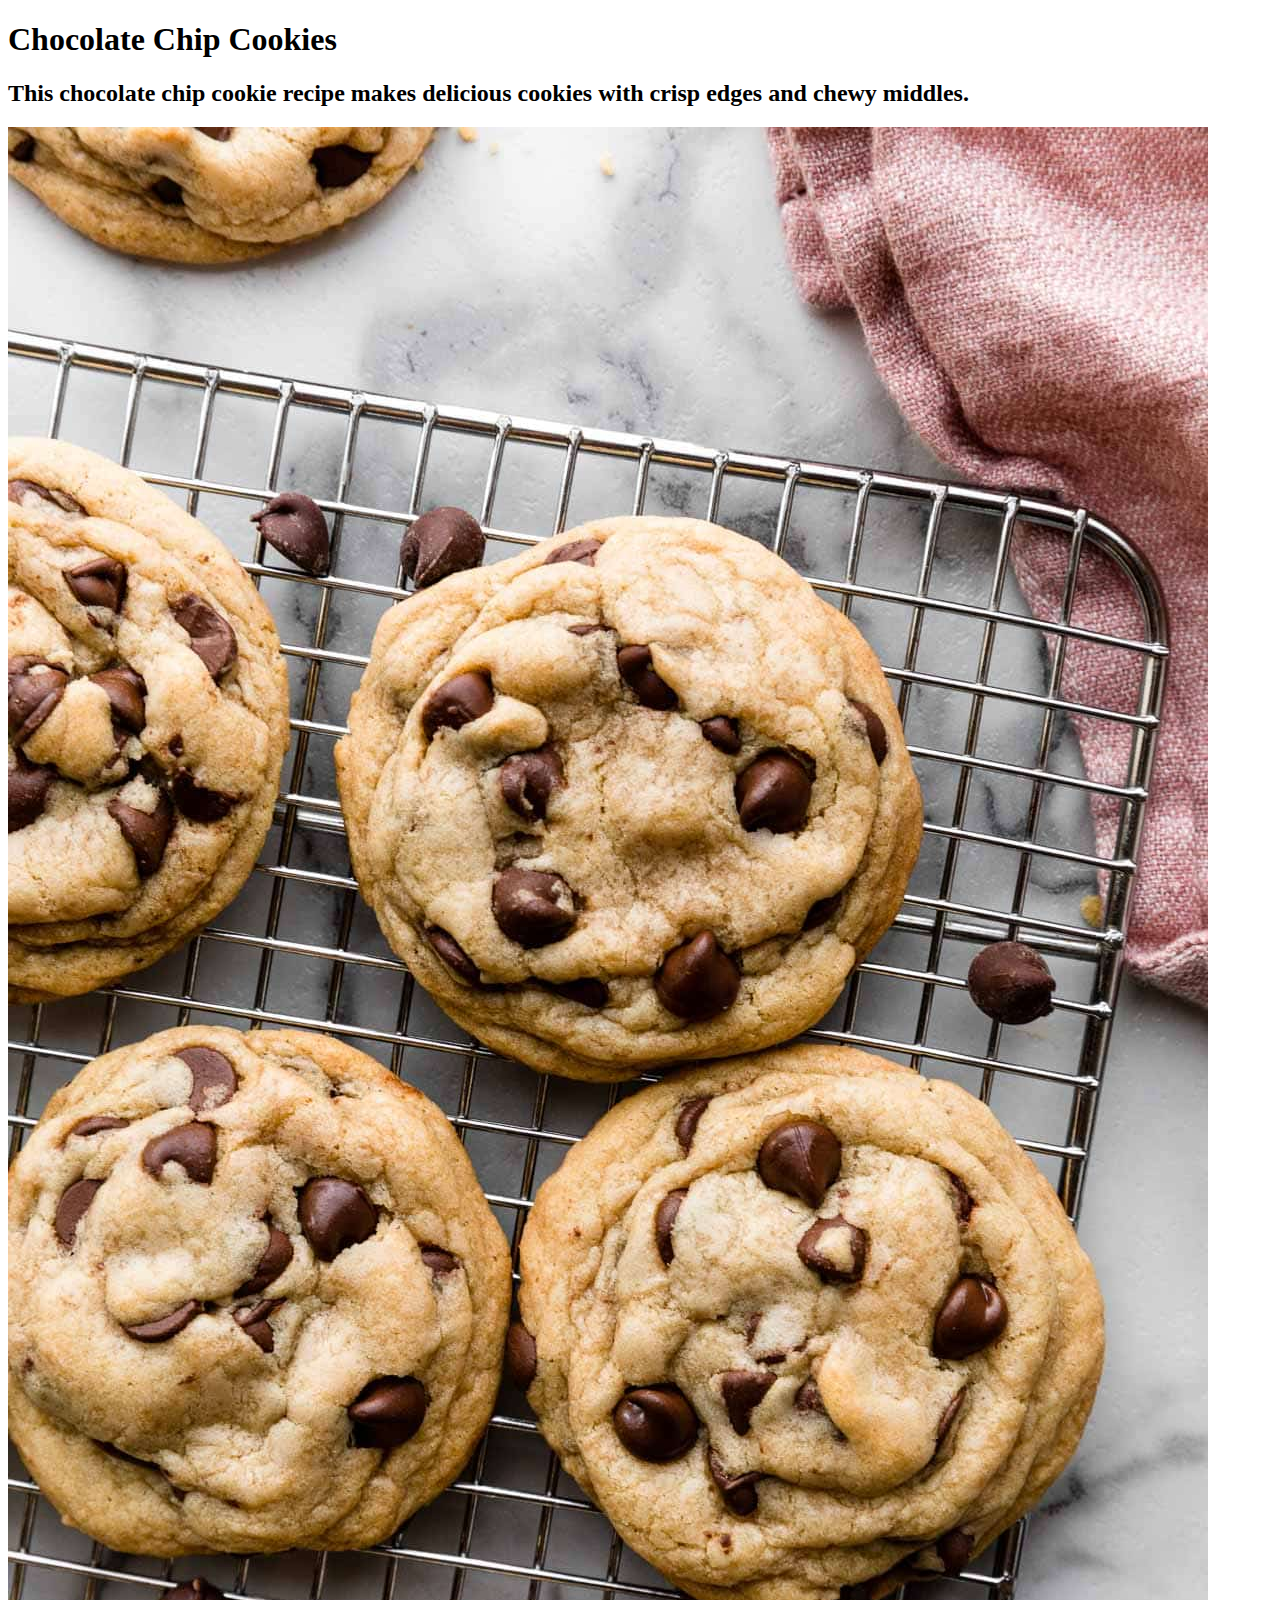
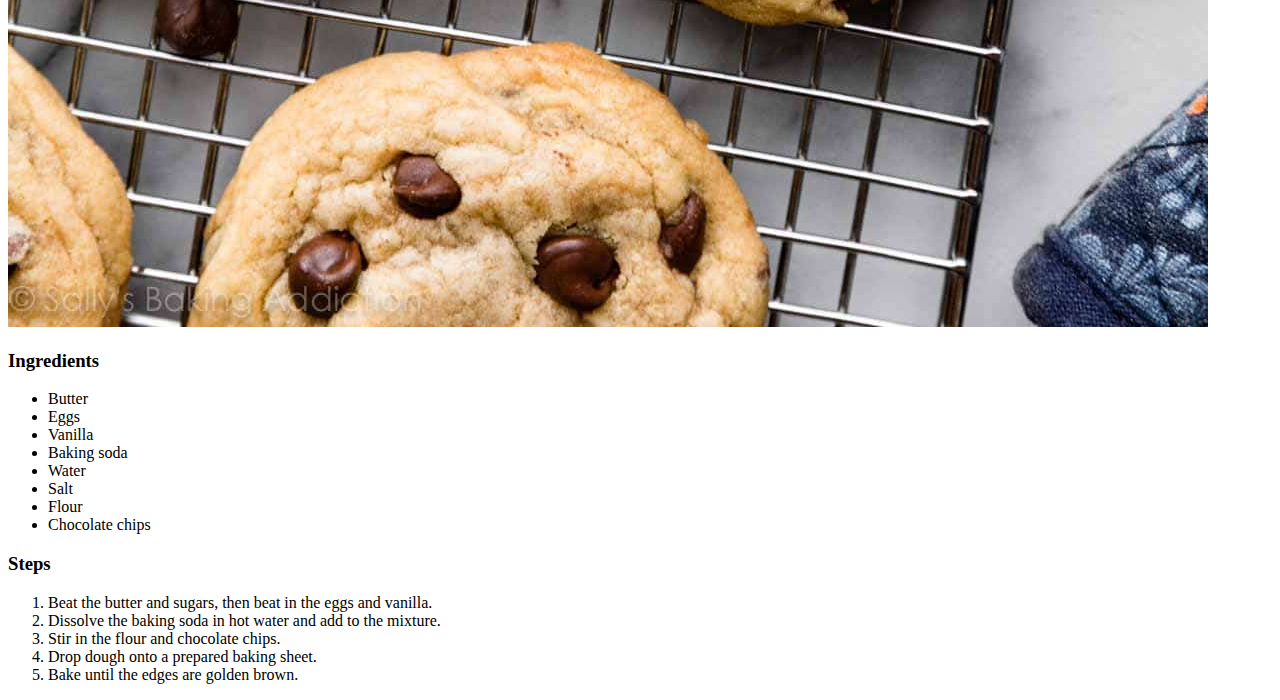
==== recipes/cookies.html @ 027c6010 "Create cookies and macandcheese pages. Add images for each page. Modify links on index page to be in" ====
<!DOCTYPE html>
<html lang="en">
    <head>
        <meta charset="UTF-8">
        <title>Chocolate Chip Cookies Recipe</title>
    </head>

    <body>
        <h1>Chocolate Chip Cookies</h1>

        <h2>This chocolate chip cookie recipe makes delicious cookies with crisp edges and chewy middles.</h2>

        <img src="../images/cookies.jpg" alt="Chocolate Chip Cookies">

        <h3>Ingredients</h3>
        <ul>
            <li>Butter</li>
            <li>Eggs</li>
            <li>Vanilla</li>
            <li>Baking soda</li>
            <li>Water</li>
            <li>Salt</li>
            <li>Flour</li>
            <li>Chocolate chips</li>
        </ul>

        <h3>Steps</h3>
        <ol>
            <li>Beat the butter and sugars, then beat in the eggs and vanilla.</li>
            <li>Dissolve the baking soda in hot water and add to the mixture.</li>
            <li>Stir in the flour and chocolate chips.</li>
            <li>Drop dough onto a prepared baking sheet.</li>
            <li>Bake until the edges are golden brown.</li>
        </ol>
    </body>
</html>
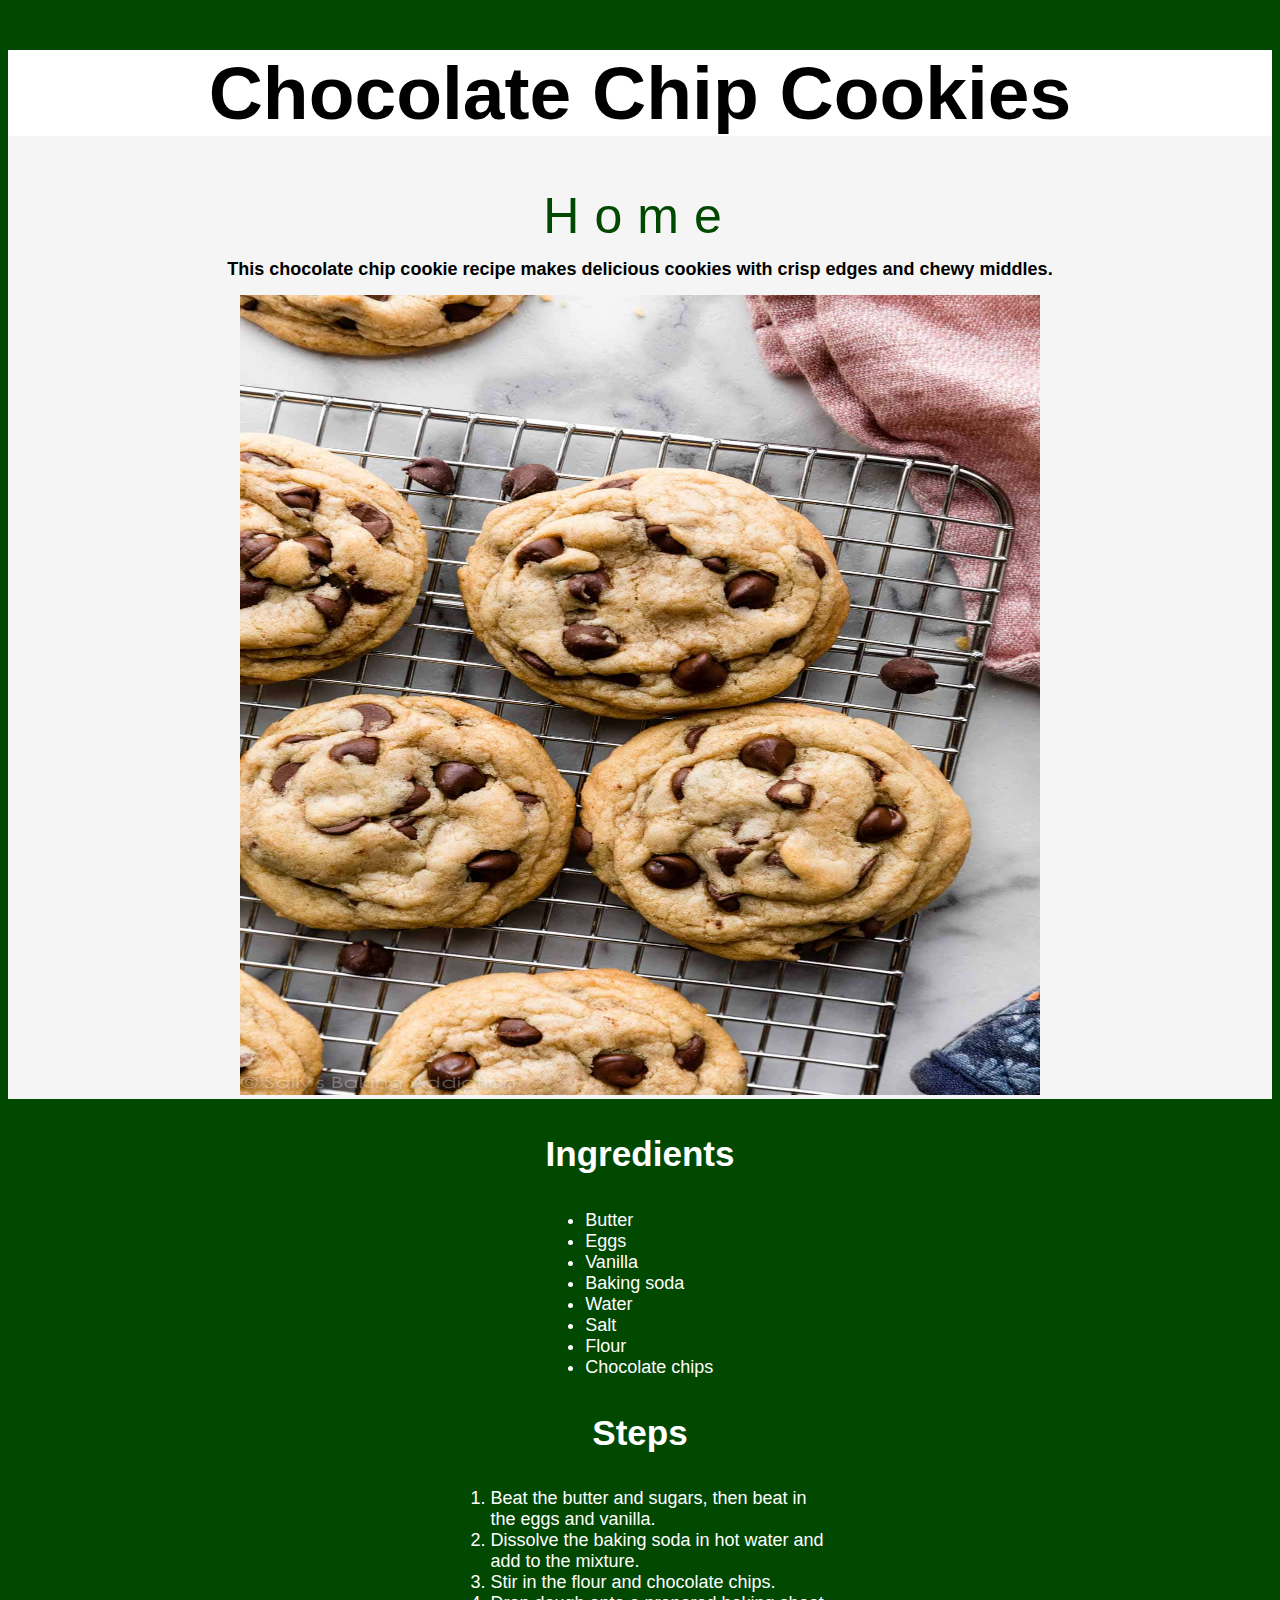
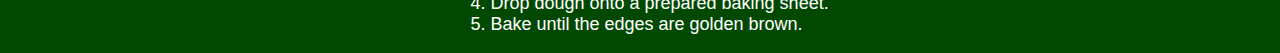
==== commit 8d8c1dbf: "Style all sheets" ====
--- a/recipes/cookies.html
+++ b/recipes/cookies.html
@@ -3,34 +3,45 @@
     <head>
         <meta charset="UTF-8">
         <title>Chocolate Chip Cookies Recipe</title>
+        <link rel="stylesheet" href="../styles.css">
     </head>
 
     <body>
-        <h1>Chocolate Chip Cookies</h1>
+        <div class="topper">
+            <h1 class="title">Chocolate Chip Cookies</h1>
+            <a href="../index.html" class="home">Home</a>
+            <h2 class="description">This chocolate chip cookie recipe makes delicious cookies with crisp edges and chewy middles.</h2>
 
-        <h2>This chocolate chip cookie recipe makes delicious cookies with crisp edges and chewy middles.</h2>
-
-        <img src="../images/cookies.jpg" alt="Chocolate Chip Cookies">
-
-        <h3>Ingredients</h3>
-        <ul>
-            <li>Butter</li>
-            <li>Eggs</li>
-            <li>Vanilla</li>
-            <li>Baking soda</li>
-            <li>Water</li>
-            <li>Salt</li>
-            <li>Flour</li>
-            <li>Chocolate chips</li>
-        </ul>
-
-        <h3>Steps</h3>
-        <ol>
-            <li>Beat the butter and sugars, then beat in the eggs and vanilla.</li>
-            <li>Dissolve the baking soda in hot water and add to the mixture.</li>
-            <li>Stir in the flour and chocolate chips.</li>
-            <li>Drop dough onto a prepared baking sheet.</li>
-            <li>Bake until the edges are golden brown.</li>
-        </ol>
+            <img src="../images/cookies.jpg" alt="Chocolate Chip Cookies" class="pic" style="height: 800px">  
+        </div>
+        
+        <div class="info">
+            <h3>Ingredients</h3>
+            <div class="ingredients">
+                <ul>
+                    <li>Butter</li>
+                    <li>Eggs</li>
+                    <li>Vanilla</li>
+                    <li>Baking soda</li>
+                    <li>Water</li>
+                    <li>Salt</li>
+                    <li>Flour</li>
+                    <li>Chocolate chips</li>
+                </ul>
+            </div>
+            
+            <h3>Steps</h3>
+            <div class="steps">
+                <ol>
+                    <li>Beat the butter and sugars, then beat in the eggs and vanilla.</li>
+                    <li>Dissolve the baking soda in hot water and add to the mixture.</li>
+                    <li>Stir in the flour and chocolate chips.</li>
+                    <li>Drop dough onto a prepared baking sheet.</li>
+                    <li>Bake until the edges are golden brown.</li>
+                </ol> 
+            </div>
+            
+        </div>
+        
     </body>
 </html>--- a/styles.css
+++ b/styles.css
@@ -0,0 +1,83 @@
+*{
+    font-family: Verdana, Geneva, Tahoma, sans-serif;
+}
+
+body{
+    background-color:rgb(1, 73, 1);
+}
+
+.title{
+    font-size: 75px;
+    text-align:center;   
+    background-color: white;
+}
+
+.link-list{
+    font-size: 40px;
+    text-align: center;
+    letter-spacing: 10px;
+    line-height: 75px;
+}
+
+.link-list a:link{
+    text-decoration: none;
+    color:aquamarine;
+}
+
+.link-list a:visited{
+    color: aquamarine;
+}
+
+.link-list a:hover{
+    color:rgb(105, 209, 174);
+}
+
+.home{
+    font-size: 50px;
+    letter-spacing: 15px;
+}
+
+.topper a:link{
+    text-decoration: none;
+    color:rgb(1, 73, 1);
+}
+
+.topper a:visited{
+    color:rgb(1, 73, 1);
+}
+
+.topper a:hover{
+    color:rgb(0, 39, 0);
+}
+
+.topper{
+    text-align: center;
+    background-color: whitesmoke;
+}
+
+.description{
+    font-size:18px;
+}
+
+.pic{
+    width: 800px;
+    height: auto;
+}
+
+.info{
+    text-align: center;
+    background-color: rgb(1, 73, 1);
+    color: white;
+    font-size: 30px;
+}
+
+.ingredients,.steps{
+    text-align: left;
+    margin: auto;
+    width: 30%;
+    font-size: 18px;
+}
+
+.ingredients {
+    width: 15%;
+}
